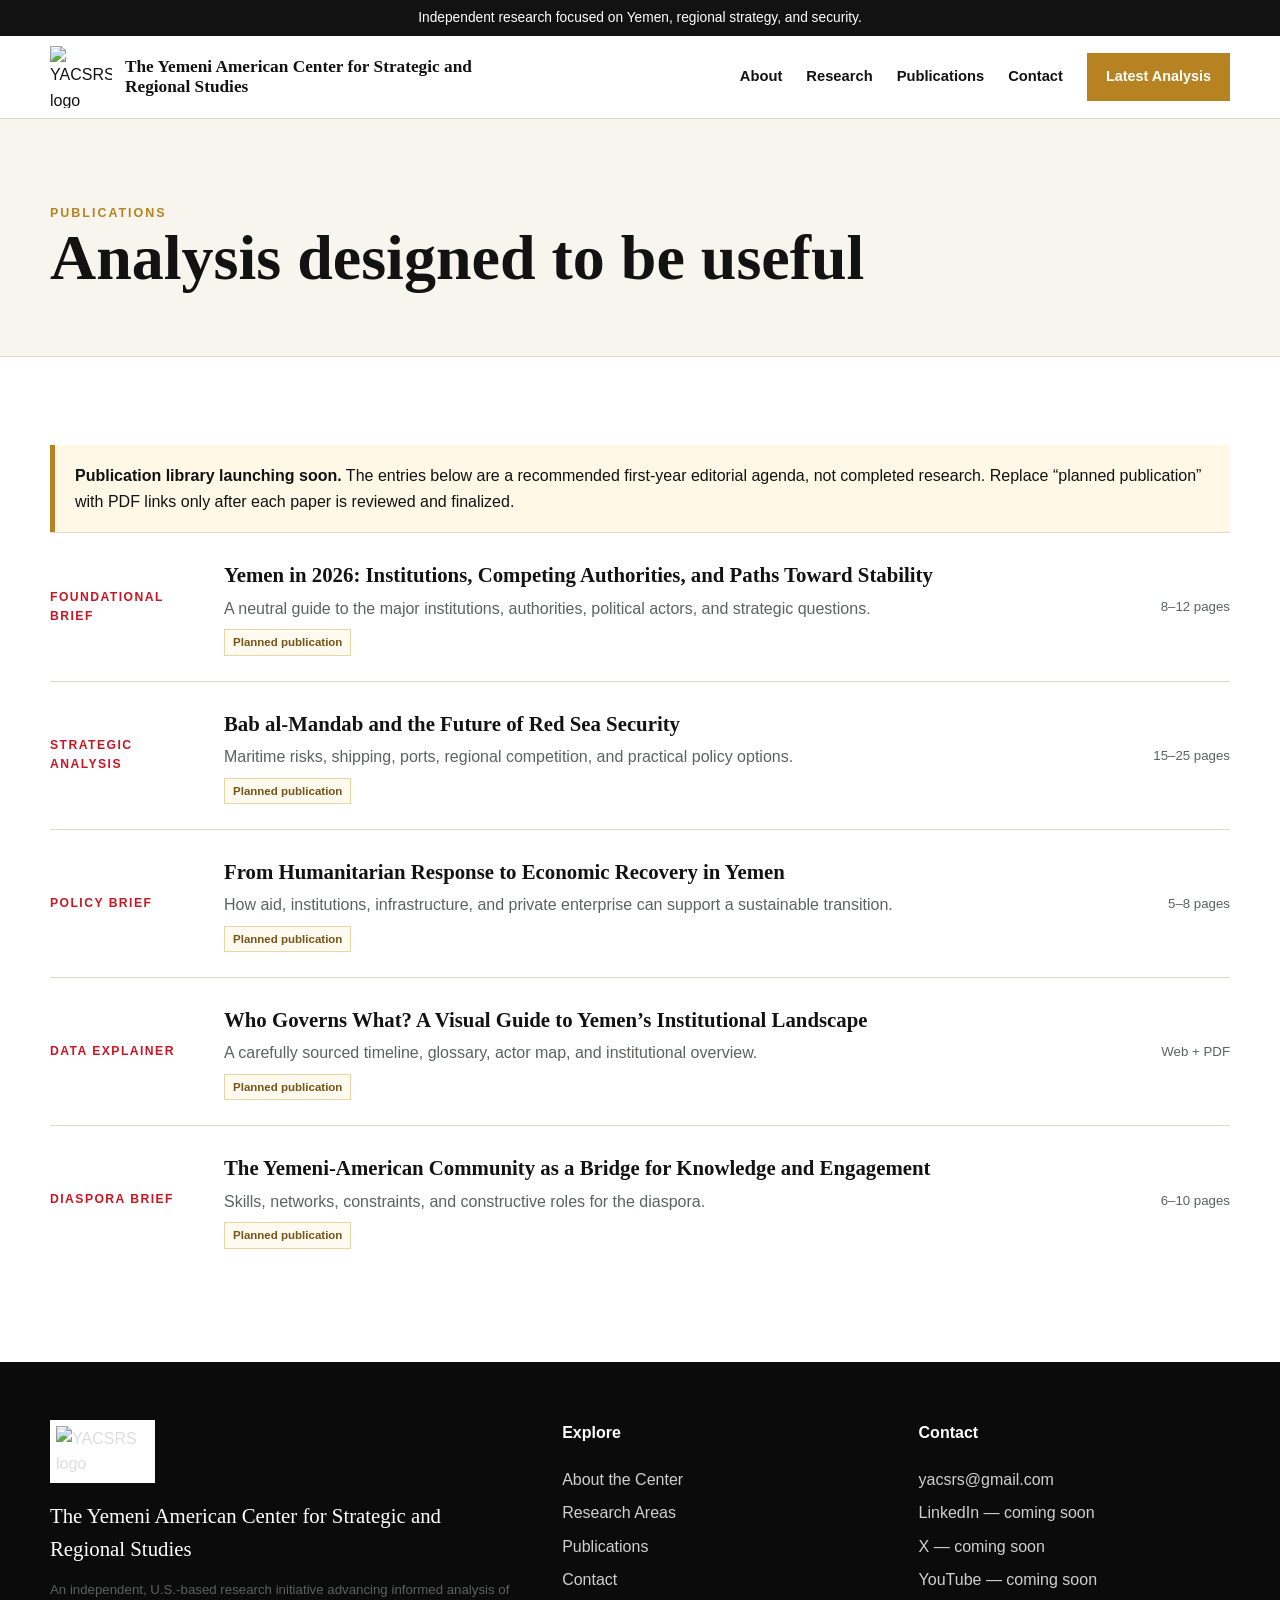
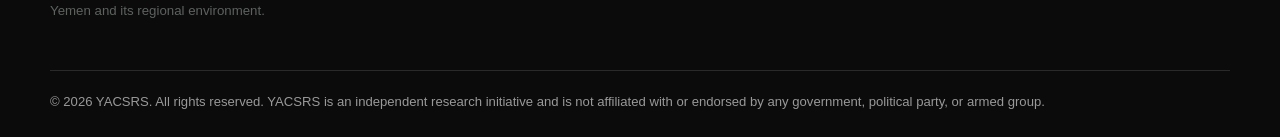
==== publications.html @ 1e94f00b "Upload initial YACSRS website" ====
<!doctype html><html lang="en"><head><meta charset="utf-8"><meta name="viewport" content="width=device-width,initial-scale=1"><title>Publications | YACSRS</title><link rel="stylesheet" href="styles.css"></head><body>

<div class="topbar">Independent research focused on Yemen, regional strategy, and security.</div>
<header>
  <div class="container nav">
    <a class="brand" href="index.html">
      <img src="assets/yacsrs-logo.png" alt="YACSRS logo">
      <div class="brand-title">The Yemeni American Center for Strategic and Regional Studies</div>
    </a>
    <button class="menu-btn" aria-label="Open navigation">☰</button>
    <nav>
      <a href="about.html">About</a>
      <a href="research.html">Research</a>
      <a href="publications.html">Publications</a>
      <a href="contact.html">Contact</a>
      <a class="btn gold" href="publications.html">Latest Analysis</a>
    </nav>
  </div>
</header>

<main>
<section class="page-hero"><div class="container"><div class="eyebrow">Publications</div><h1>Analysis designed to be useful</h1></div></section>
<section class="section"><div class="container">
<div class="notice"><strong>Publication library launching soon.</strong> The entries below are a recommended first-year editorial agenda, not completed research. Replace “planned publication” with PDF links only after each paper is reviewed and finalized.</div>
<article class="publication"><div class="pub-type">Foundational Brief</div><div><h3>Yemen in 2026: Institutions, Competing Authorities, and Paths Toward Stability</h3><p>A neutral guide to the major institutions, authorities, political actors, and strategic questions.</p><span class="tag">Planned publication</span></div><span class="small">8–12 pages</span></article>
<article class="publication"><div class="pub-type">Strategic Analysis</div><div><h3>Bab al-Mandab and the Future of Red Sea Security</h3><p>Maritime risks, shipping, ports, regional competition, and practical policy options.</p><span class="tag">Planned publication</span></div><span class="small">15–25 pages</span></article>
<article class="publication"><div class="pub-type">Policy Brief</div><div><h3>From Humanitarian Response to Economic Recovery in Yemen</h3><p>How aid, institutions, infrastructure, and private enterprise can support a sustainable transition.</p><span class="tag">Planned publication</span></div><span class="small">5–8 pages</span></article>
<article class="publication"><div class="pub-type">Data Explainer</div><div><h3>Who Governs What? A Visual Guide to Yemen’s Institutional Landscape</h3><p>A carefully sourced timeline, glossary, actor map, and institutional overview.</p><span class="tag">Planned publication</span></div><span class="small">Web + PDF</span></article>
<article class="publication"><div class="pub-type">Diaspora Brief</div><div><h3>The Yemeni-American Community as a Bridge for Knowledge and Engagement</h3><p>Skills, networks, constraints, and constructive roles for the diaspora.</p><span class="tag">Planned publication</span></div><span class="small">6–10 pages</span></article>
</div></section>
</main>
<footer>
  <div class="container">
    <div class="footer-grid">
      <div>
        <img class="footer-logo" src="assets/yacsrs-logo.png" alt="YACSRS logo">
        <div class="footer-brand">The Yemeni American Center for Strategic and Regional Studies</div>
        <p class="small">An independent, U.S.-based research initiative advancing informed analysis of Yemen and its regional environment.</p>
      </div>
      <div>
        <h4>Explore</h4>
        <a href="about.html">About the Center</a>
        <a href="research.html">Research Areas</a>
        <a href="publications.html">Publications</a>
        <a href="contact.html">Contact</a>
      </div>
      <div>
        <h4>Contact</h4>
        <a data-email href="#"></a>
        <a href="#">LinkedIn — coming soon</a>
        <a href="#">X — coming soon</a>
        <a href="#">YouTube — coming soon</a>
      </div>
    </div>
    <div class="legal">
      © 2026 YACSRS. All rights reserved. YACSRS is an independent research initiative and is not affiliated with or endorsed by any government, political party, or armed group.
    </div>
  </div>
</footer>
<script src="site-config.js"></script>
<script src="script.js"></script>
</body></html>
---- styles.css ----
:root{
  --ink:#121212;
  --muted:#5d625f;
  --gold:#b78322;
  --gold-light:#e9d5a6;
  --red:#c81724;
  --paper:#ffffff;
  --cream:#f8f5ee;
  --line:#ded8ca;
  --max:1180px;
}
*{box-sizing:border-box}
html{scroll-behavior:smooth}
body{
  margin:0;
  color:var(--ink);
  background:var(--paper);
  font-family:Inter,Arial,Helvetica,sans-serif;
  line-height:1.6;
}
img{max-width:100%;display:block}
a{color:inherit;text-decoration:none}
.container{width:min(var(--max),calc(100% - 40px));margin:auto}
.eyebrow{
  color:var(--gold);
  font-size:.78rem;
  font-weight:800;
  letter-spacing:.16em;
  text-transform:uppercase;
}
.topbar{
  background:var(--ink);
  color:#fff;
  font-size:.86rem;
  text-align:center;
  padding:7px 16px;
}
header{
  position:sticky;top:0;z-index:20;
  background:rgba(255,255,255,.96);
  border-bottom:1px solid var(--line);
  backdrop-filter:blur(10px);
}
.nav{
  min-height:82px;
  display:flex;align-items:center;justify-content:space-between;gap:28px;
}
.brand{display:flex;align-items:center;gap:13px}
.brand img{width:62px;height:62px;object-fit:contain}
.brand-title{
  max-width:360px;
  font-family:Georgia,"Times New Roman",serif;
  font-size:1.08rem;
  line-height:1.18;
  font-weight:700;
}
nav{display:flex;align-items:center;gap:24px;font-weight:700;font-size:.92rem}
nav a:hover{color:var(--red)}
.menu-btn{display:none;border:0;background:none;font-size:1.65rem;cursor:pointer}
.btn{
  display:inline-flex;align-items:center;justify-content:center;
  border:1px solid var(--ink);
  padding:11px 18px;
  font-weight:800;font-size:.9rem;
  transition:.2s ease;
}
.btn:hover{background:var(--ink);color:#fff}
.btn.gold{background:var(--gold);border-color:var(--gold);color:#fff}
.btn.gold:hover{background:#8f681c}
.btn.ghost{border-color:#fff;color:#fff}
.hero{
  background:
    linear-gradient(90deg,rgba(16,16,16,.96) 0%,rgba(16,16,16,.9) 48%,rgba(16,16,16,.35) 100%),
    radial-gradient(circle at 80% 30%,rgba(183,131,34,.45),transparent 30%),
    #151515;
  color:white;
  min-height:660px;
  display:flex;align-items:center;
  position:relative;overflow:hidden;
}
.hero:after{
  content:"";
  position:absolute;right:-80px;bottom:-160px;width:650px;height:650px;
  background:url("assets/yacsrs-logo.png") center/contain no-repeat;
  opacity:.13;
}
.hero-grid{display:grid;grid-template-columns:1.15fr .85fr;align-items:center;gap:60px;position:relative;z-index:1}
.hero h1{
  font-family:Georgia,"Times New Roman",serif;
  font-size:clamp(2.7rem,5vw,5.3rem);
  line-height:1.02;margin:.2em 0 .28em;
  max-width:850px;
}
.hero p{font-size:1.12rem;color:#e6e2d9;max-width:700px}
.hero-actions{display:flex;gap:12px;flex-wrap:wrap;margin-top:28px}
.hero-seal{
  background:rgba(255,255,255,.97);
  padding:24px;border:1px solid rgba(255,255,255,.3);
  box-shadow:0 18px 60px rgba(0,0,0,.35);
}
.hero-seal img{width:100%;max-width:430px;margin:auto}
.section{padding:88px 0}
.section.cream{background:var(--cream)}
.section.dark{background:var(--ink);color:#fff}
.section-head{display:flex;justify-content:space-between;align-items:end;gap:30px;margin-bottom:38px}
.section h2{
  font-family:Georgia,"Times New Roman",serif;
  font-size:clamp(2rem,3.3vw,3.6rem);
  line-height:1.08;margin:.15em 0;
}
.section-lead{max-width:700px;color:var(--muted);font-size:1.05rem}
.dark .section-lead{color:#c8c8c8}
.cards{display:grid;grid-template-columns:repeat(3,1fr);gap:22px}
.card{
  border:1px solid var(--line);
  background:#fff;padding:28px;
  min-height:260px;position:relative;
}
.card:before{content:"";position:absolute;left:0;top:0;width:5px;height:54px;background:var(--gold)}
.card h3{font-family:Georgia,"Times New Roman",serif;font-size:1.35rem;margin:18px 0 8px}
.card p{color:var(--muted)}
.card .number{font-size:.78rem;letter-spacing:.12em;color:var(--red);font-weight:900}
.publication{
  border-top:1px solid var(--line);
  display:grid;grid-template-columns:150px 1fr auto;gap:24px;align-items:center;
  padding:25px 0;
}
.pub-type{font-size:.76rem;font-weight:900;letter-spacing:.12em;color:var(--red);text-transform:uppercase}
.publication h3{font-family:Georgia,"Times New Roman",serif;margin:0 0 4px;font-size:1.3rem}
.publication p{margin:0;color:var(--muted)}
.tag{
  display:inline-block;border:1px solid var(--gold-light);
  color:#755619;background:#fffaf0;
  padding:3px 8px;font-size:.72rem;font-weight:800;margin-top:8px;
}
.stats{
  display:grid;grid-template-columns:repeat(4,1fr);
  border:1px solid #333;
}
.stat{padding:30px;border-right:1px solid #333}
.stat:last-child{border-right:0}
.stat strong{font-family:Georgia,"Times New Roman",serif;font-size:2.2rem;color:var(--gold);display:block}
.stat span{color:#cfcfcf;font-size:.9rem}
.split{display:grid;grid-template-columns:1fr 1fr;gap:60px;align-items:center}
.quote{
  border-left:5px solid var(--red);padding:8px 0 8px 25px;
  font-family:Georgia,"Times New Roman",serif;font-size:1.55rem;line-height:1.35;
}
.values{display:grid;grid-template-columns:1fr 1fr;gap:14px}
.value{border:1px solid var(--line);padding:18px;background:#fff}
.value strong{display:block;margin-bottom:4px}
.newsletter{
  background:var(--gold);color:#fff;padding:42px;
  display:grid;grid-template-columns:1fr auto;gap:30px;align-items:center;
}
.newsletter h3{font-family:Georgia,"Times New Roman",serif;font-size:2rem;margin:0 0 8px}
.newsletter p{margin:0}
footer{background:#0b0b0b;color:#ddd;padding:58px 0 25px}
.footer-grid{display:grid;grid-template-columns:1.5fr 1fr 1fr;gap:45px}
footer h4{color:#fff;margin-top:0}
footer a{display:block;margin:8px 0;color:#cfcfcf}
footer a:hover{color:var(--gold)}
.footer-brand{font-family:Georgia,"Times New Roman",serif;font-size:1.3rem;color:#fff}
.footer-logo{width:105px;background:#fff;padding:6px;margin-bottom:16px}
.legal{border-top:1px solid #2a2a2a;margin-top:35px;padding-top:20px;color:#999;font-size:.82rem}
.page-hero{background:var(--cream);padding:85px 0 65px;border-bottom:1px solid var(--line)}
.page-hero h1{font-family:Georgia,"Times New Roman",serif;font-size:clamp(2.5rem,5vw,4.8rem);line-height:1.05;margin:0}
.content{max-width:820px}
.content h2,.content h3{font-family:Georgia,"Times New Roman",serif}
.content h2{font-size:2rem;margin-top:2.2em}
.notice{background:#fff8e7;border-left:5px solid var(--gold);padding:18px 20px}
form{display:grid;gap:14px}
input,textarea,select{
  width:100%;padding:13px;border:1px solid #bbb;background:#fff;font:inherit;
}
textarea{min-height:150px}
.small{font-size:.83rem;color:var(--muted)}
@media(max-width:900px){
  nav{display:none;position:absolute;top:82px;left:0;right:0;background:#fff;padding:20px;flex-direction:column;border-bottom:1px solid var(--line)}
  nav.open{display:flex}
  .menu-btn{display:block}
  .hero-grid,.split,.newsletter{grid-template-columns:1fr}
  .hero{padding:70px 0}
  .hero-seal{max-width:480px}
  .cards{grid-template-columns:1fr 1fr}
  .stats{grid-template-columns:1fr 1fr}
  .stat:nth-child(2){border-right:0}
  .publication{grid-template-columns:1fr}
  .footer-grid{grid-template-columns:1fr 1fr}
}
@media(max-width:620px){
  .container{width:min(100% - 26px,var(--max))}
  .brand-title{font-size:.88rem}
  .brand img{width:52px;height:52px}
  .cards,.values,.footer-grid{grid-template-columns:1fr}
  .stats{grid-template-columns:1fr}
  .stat{border-right:0;border-bottom:1px solid #333}
  .section{padding:65px 0}
  .section-head{display:block}
  .hero h1{font-size:2.65rem}
}
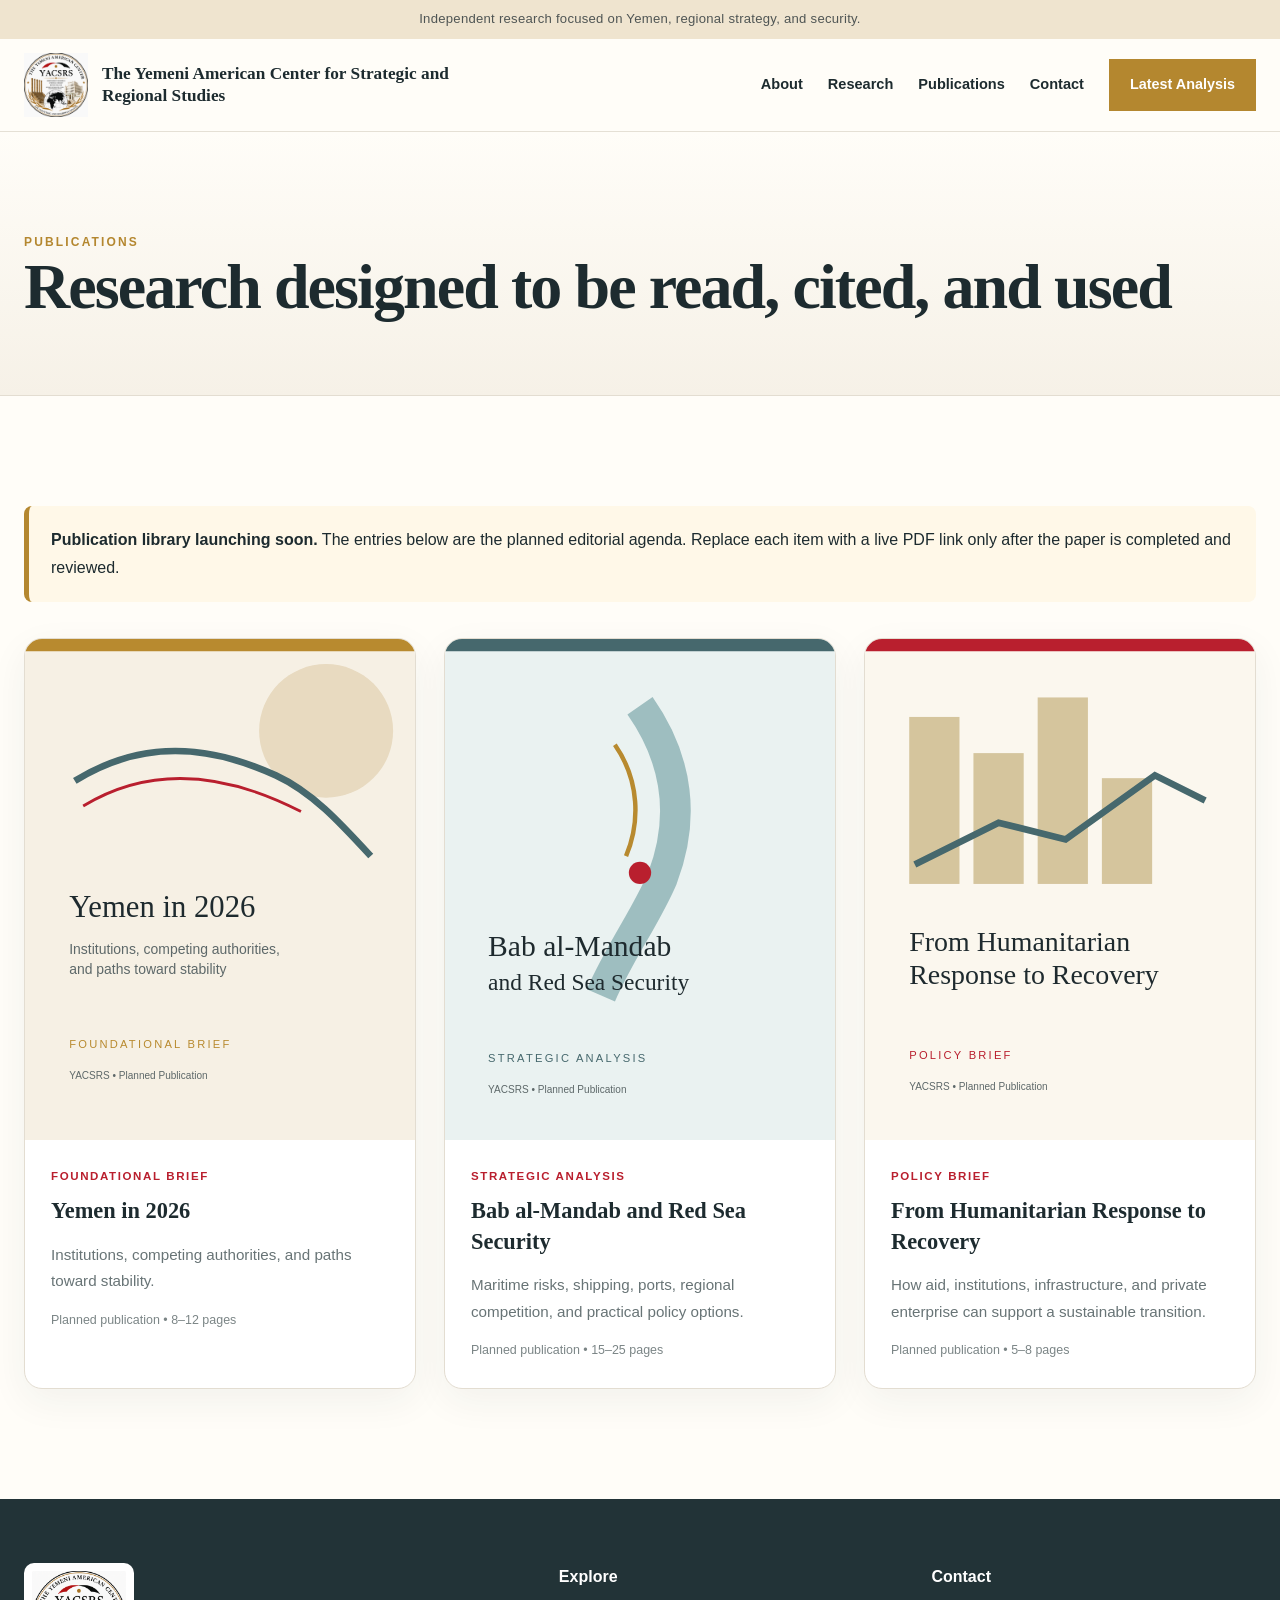
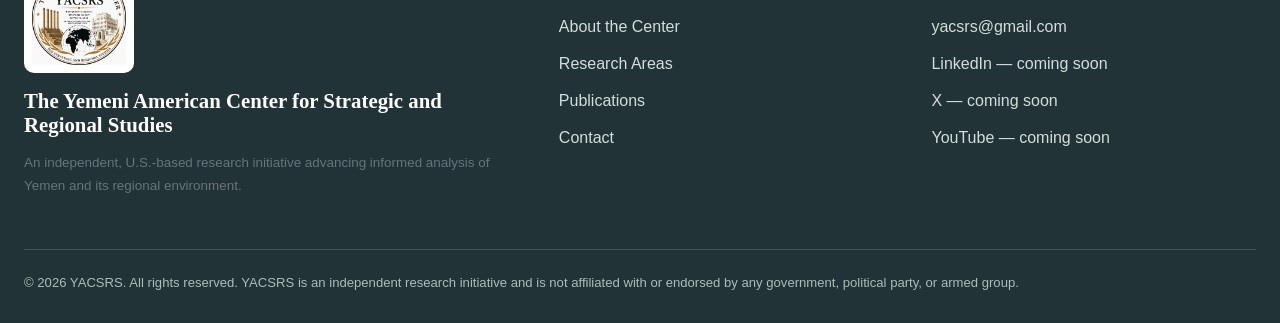
==== commit a1d1776b: "Upgrade website to Version 3" ====
--- a/publications.html
+++ b/publications.html
@@ -18,17 +18,20 @@
   </div>
 </header>
 
+
 <main>
-<section class="page-hero"><div class="container"><div class="eyebrow">Publications</div><h1>Analysis designed to be useful</h1></div></section>
+<section class="page-hero"><div class="container"><div class="eyebrow">Publications</div><h1>Research designed to be read, cited, and used</h1></div></section>
 <section class="section"><div class="container">
-<div class="notice"><strong>Publication library launching soon.</strong> The entries below are a recommended first-year editorial agenda, not completed research. Replace “planned publication” with PDF links only after each paper is reviewed and finalized.</div>
-<article class="publication"><div class="pub-type">Foundational Brief</div><div><h3>Yemen in 2026: Institutions, Competing Authorities, and Paths Toward Stability</h3><p>A neutral guide to the major institutions, authorities, political actors, and strategic questions.</p><span class="tag">Planned publication</span></div><span class="small">8–12 pages</span></article>
-<article class="publication"><div class="pub-type">Strategic Analysis</div><div><h3>Bab al-Mandab and the Future of Red Sea Security</h3><p>Maritime risks, shipping, ports, regional competition, and practical policy options.</p><span class="tag">Planned publication</span></div><span class="small">15–25 pages</span></article>
-<article class="publication"><div class="pub-type">Policy Brief</div><div><h3>From Humanitarian Response to Economic Recovery in Yemen</h3><p>How aid, institutions, infrastructure, and private enterprise can support a sustainable transition.</p><span class="tag">Planned publication</span></div><span class="small">5–8 pages</span></article>
-<article class="publication"><div class="pub-type">Data Explainer</div><div><h3>Who Governs What? A Visual Guide to Yemen’s Institutional Landscape</h3><p>A carefully sourced timeline, glossary, actor map, and institutional overview.</p><span class="tag">Planned publication</span></div><span class="small">Web + PDF</span></article>
-<article class="publication"><div class="pub-type">Diaspora Brief</div><div><h3>The Yemeni-American Community as a Bridge for Knowledge and Engagement</h3><p>Skills, networks, constraints, and constructive roles for the diaspora.</p><span class="tag">Planned publication</span></div><span class="small">6–10 pages</span></article>
+<div class="notice"><strong>Publication library launching soon.</strong> The entries below are the planned editorial agenda. Replace each item with a live PDF link only after the paper is completed and reviewed.</div>
+<div style="height:36px"></div>
+<div class="pub-grid">
+<article class="pub-card"><img src="assets/publication-cover-1.svg" alt="Yemen in 2026 cover"><div class="pub-body"><div class="pub-type">Foundational Brief</div><h3>Yemen in 2026</h3><p>Institutions, competing authorities, and paths toward stability.</p><div class="meta">Planned publication • 8–12 pages</div></div></article>
+<article class="pub-card"><img src="assets/publication-cover-2.svg" alt="Bab al-Mandab cover"><div class="pub-body"><div class="pub-type">Strategic Analysis</div><h3>Bab al-Mandab and Red Sea Security</h3><p>Maritime risks, shipping, ports, regional competition, and practical policy options.</p><div class="meta">Planned publication • 15–25 pages</div></div></article>
+<article class="pub-card"><img src="assets/publication-cover-3.svg" alt="Humanitarian response cover"><div class="pub-body"><div class="pub-type">Policy Brief</div><h3>From Humanitarian Response to Recovery</h3><p>How aid, institutions, infrastructure, and private enterprise can support a sustainable transition.</p><div class="meta">Planned publication • 5–8 pages</div></div></article>
+</div>
 </div></section>
 </main>
+
 <footer>
   <div class="container">
     <div class="footer-grid">
--- a/styles.css
+++ b/styles.css
@@ -1,201 +1,106 @@
 :root{
-  --ink:#121212;
-  --muted:#5d625f;
-  --gold:#b78322;
-  --gold-light:#e9d5a6;
-  --red:#c81724;
-  --paper:#ffffff;
-  --cream:#f8f5ee;
-  --line:#ded8ca;
-  --max:1180px;
+  --ink:#1d2b2f; --ink-2:#31474c; --muted:#687476;
+  --gold:#b4872f; --gold-soft:#eadcc0; --red:#b91f2e;
+  --paper:#fffdf8; --cream:#f6f1e7; --sage:#eef4f1; --line:#e3ddd1;
+  --max:1240px; --radius:20px; --shadow:0 18px 55px rgba(29,43,47,.10);
 }
 *{box-sizing:border-box}
 html{scroll-behavior:smooth}
-body{
-  margin:0;
-  color:var(--ink);
-  background:var(--paper);
-  font-family:Inter,Arial,Helvetica,sans-serif;
-  line-height:1.6;
+body{margin:0;background:var(--paper);color:var(--ink);font-family:Inter,Arial,sans-serif;line-height:1.75}
+img{max-width:100%;display:block}
+a{text-decoration:none;color:inherit}
+.container{width:min(var(--max),calc(100% - 48px));margin:auto}
+.topbar{background:#efe4cf;color:#4f5554;padding:8px 16px;text-align:center;font-size:.82rem;letter-spacing:.02em}
+header{position:sticky;top:0;z-index:30;background:rgba(255,253,248,.94);border-bottom:1px solid rgba(227,221,209,.9);backdrop-filter:blur(14px)}
+.nav{min-height:92px;display:flex;align-items:center;justify-content:space-between;gap:30px}
+.brand{display:flex;align-items:center;gap:14px}
+.brand img{width:64px;height:64px;object-fit:contain}
+.brand-title{max-width:390px;font:700 1.08rem/1.25 Georgia,serif}
+nav{display:flex;align-items:center;gap:25px;font-weight:700;font-size:.91rem}
+nav a:hover{color:var(--red)}
+.menu-btn{display:none;border:0;background:none;font-size:1.7rem}
+.btn{display:inline-flex;align-items:center;justify-content:center;padding:12px 20px;border:1px solid var(--ink);font-weight:800;font-size:.9rem;transition:.2s ease;background:transparent}
+.btn:hover{background:var(--ink);color:#fff;transform:translateY(-1px)}
+.btn.gold{background:var(--gold);border-color:var(--gold);color:#fff}
+.btn.gold:hover{background:#946d22}
+.eyebrow{color:var(--gold);font-size:.75rem;font-weight:900;letter-spacing:.18em;text-transform:uppercase}
+.hero{padding:110px 0 92px;background:linear-gradient(180deg,#fffdf8 0%,#f7f1e5 100%);overflow:hidden}
+.hero-grid{display:grid;grid-template-columns:1.03fr .97fr;gap:76px;align-items:center}
+.hero h1{font:700 clamp(3.3rem,5.6vw,6rem)/1.01 Georgia,serif;letter-spacing:-.035em;margin:.18em 0 .28em}
+.hero p{font-size:1.14rem;line-height:1.9;color:#5e696b;max-width:700px}
+.hero-actions{display:flex;gap:14px;flex-wrap:wrap;margin-top:30px}
+.hero-art{position:relative}
+.hero-art:before{content:"";position:absolute;inset:34px -26px -28px 34px;background:#e8d9b7;border-radius:28px}
+.hero-art img{position:relative;z-index:1;border-radius:24px;border:10px solid #fff;box-shadow:var(--shadow)}
+.hero-note{display:flex;gap:18px;align-items:center;margin-top:22px;color:#687476;font-size:.9rem}
+.hero-note span{display:inline-flex;align-items:center;gap:8px}
+.hero-note span:before{content:"";width:8px;height:8px;border-radius:50%;background:var(--red)}
+.section{padding:110px 0}
+.section.soft{background:var(--cream)}
+.section.sage{background:var(--sage)}
+.section-head{display:flex;justify-content:space-between;align-items:end;gap:40px;margin-bottom:50px}
+.section h2{font:700 clamp(2.2rem,3.6vw,4rem)/1.12 Georgia,serif;letter-spacing:-.025em;margin:.18em 0}
+.section-lead{max-width:720px;color:var(--muted);font-size:1.06rem;line-height:1.9}
+.visual-split{display:grid;grid-template-columns:1fr 1fr;gap:72px;align-items:center}
+.visual-card{background:#fff;border-radius:var(--radius);padding:14px;box-shadow:var(--shadow);border:1px solid #eee8dc}
+.visual-card img{border-radius:14px}
+.quote{font:400 1.65rem/1.5 Georgia,serif;border-left:5px solid var(--red);padding-left:24px;margin-top:28px}
+.cards{display:grid;grid-template-columns:repeat(3,1fr);gap:25px}
+.card{background:#fff;border:1px solid var(--line);border-radius:18px;padding:34px;min-height:290px;position:relative;overflow:hidden;box-shadow:0 12px 35px rgba(29,43,47,.05);transition:.2s}
+.card:hover{transform:translateY(-5px);box-shadow:var(--shadow)}
+.card:before{content:"";position:absolute;left:0;top:0;width:100%;height:5px;background:linear-gradient(90deg,var(--gold),var(--red))}
+.card .number{font-size:.76rem;font-weight:900;letter-spacing:.15em;color:var(--red)}
+.card h3{font:700 1.42rem/1.35 Georgia,serif;margin:20px 0 12px}
+.card p{color:var(--muted);line-height:1.85}
+.pub-grid{display:grid;grid-template-columns:repeat(3,1fr);gap:28px}
+.pub-card{background:#fff;border:1px solid var(--line);border-radius:18px;overflow:hidden;box-shadow:0 12px 38px rgba(29,43,47,.06);transition:.2s}
+.pub-card:hover{transform:translateY(-5px);box-shadow:var(--shadow)}
+.pub-card img{width:100%;aspect-ratio:7/9;object-fit:cover}
+.pub-body{padding:26px}
+.pub-type{font-size:.72rem;letter-spacing:.14em;color:var(--red);font-weight:900;text-transform:uppercase}
+.pub-card h3{font:700 1.4rem/1.35 Georgia,serif;margin:10px 0}
+.pub-card p{color:var(--muted);font-size:.95rem;line-height:1.75}
+.meta{font-size:.78rem;color:#7b8586;margin-top:14px}
+.metrics{display:grid;grid-template-columns:repeat(4,1fr);gap:18px}
+.metric{background:#fff;border:1px solid var(--line);border-radius:16px;padding:28px}
+.metric strong{display:block;font:700 2.4rem Georgia,serif;color:var(--gold)}
+.metric span{color:var(--muted)}
+.values{display:grid;grid-template-columns:1fr 1fr;gap:18px}
+.value{background:#fff;border:1px solid var(--line);border-radius:14px;padding:22px}
+.value strong{display:block;margin-bottom:6px}
+.newsletter{background:linear-gradient(135deg,#e8dcc3,#edf3ef);border-radius:24px;padding:52px;display:grid;grid-template-columns:1fr auto;gap:30px;align-items:center}
+.newsletter h3{font:700 2.2rem Georgia,serif;margin:0 0 8px}
+.newsletter p{margin:0;color:var(--muted)}
+footer{background:#223337;color:#dce3e1;padding:64px 0 28px}
+.footer-grid{display:grid;grid-template-columns:1.5fr 1fr 1fr;gap:48px}
+.footer-logo{width:110px;background:#fff;padding:8px;border-radius:10px;margin-bottom:16px}
+.footer-brand{font:700 1.3rem Georgia,serif;color:#fff}
+footer h4{color:#fff;margin-top:0}
+footer a{display:block;margin:9px 0;color:#d4ddda}
+footer a:hover{color:#f0ca6f}
+.legal{border-top:1px solid #43565a;margin-top:38px;padding-top:22px;color:#aebbb8;font-size:.82rem}
+.page-hero{padding:100px 0 74px;background:linear-gradient(180deg,#fffdf8,#f6f1e7);border-bottom:1px solid var(--line)}
+.page-hero h1{font:700 clamp(2.8rem,5vw,5rem)/1.06 Georgia,serif;letter-spacing:-.03em;margin:0}
+.content{max-width:850px}
+.content h2,.content h3{font-family:Georgia,serif}
+.notice{background:#fff8e8;border-left:5px solid var(--gold);padding:20px 22px;border-radius:8px}
+form{display:grid;gap:16px}
+input,textarea,select{width:100%;padding:14px;border:1px solid #bec6c3;border-radius:10px;background:#fff;font:inherit}
+textarea{min-height:160px}
+.small{font-size:.84rem;color:var(--muted)}
+@media(max-width:950px){
+ nav{display:none;position:absolute;top:92px;left:0;right:0;background:#fffdf8;padding:24px;flex-direction:column;border-bottom:1px solid var(--line)}
+ nav.open{display:flex}.menu-btn{display:block}
+ .hero-grid,.visual-split,.newsletter{grid-template-columns:1fr}
+ .cards,.pub-grid{grid-template-columns:1fr 1fr}
+ .metrics{grid-template-columns:1fr 1fr}
+ .footer-grid{grid-template-columns:1fr 1fr}
 }
-img{max-width:100%;display:block}
-a{color:inherit;text-decoration:none}
-.container{width:min(var(--max),calc(100% - 40px));margin:auto}
-.eyebrow{
-  color:var(--gold);
-  font-size:.78rem;
-  font-weight:800;
-  letter-spacing:.16em;
-  text-transform:uppercase;
+@media(max-width:640px){
+ .container{width:min(100% - 28px,var(--max))}
+ .brand-title{font-size:.88rem}.brand img{width:54px;height:54px}
+ .hero{padding:72px 0}.hero h1{font-size:2.8rem}
+ .section{padding:78px 0}.section-head{display:block}
+ .cards,.pub-grid,.values,.metrics,.footer-grid{grid-template-columns:1fr}
+ .newsletter{padding:34px}
 }
-.topbar{
-  background:var(--ink);
-  color:#fff;
-  font-size:.86rem;
-  text-align:center;
-  padding:7px 16px;
-}
-header{
-  position:sticky;top:0;z-index:20;
-  background:rgba(255,255,255,.96);
-  border-bottom:1px solid var(--line);
-  backdrop-filter:blur(10px);
-}
-.nav{
-  min-height:82px;
-  display:flex;align-items:center;justify-content:space-between;gap:28px;
-}
-.brand{display:flex;align-items:center;gap:13px}
-.brand img{width:62px;height:62px;object-fit:contain}
-.brand-title{
-  max-width:360px;
-  font-family:Georgia,"Times New Roman",serif;
-  font-size:1.08rem;
-  line-height:1.18;
-  font-weight:700;
-}
-nav{display:flex;align-items:center;gap:24px;font-weight:700;font-size:.92rem}
-nav a:hover{color:var(--red)}
-.menu-btn{display:none;border:0;background:none;font-size:1.65rem;cursor:pointer}
-.btn{
-  display:inline-flex;align-items:center;justify-content:center;
-  border:1px solid var(--ink);
-  padding:11px 18px;
-  font-weight:800;font-size:.9rem;
-  transition:.2s ease;
-}
-.btn:hover{background:var(--ink);color:#fff}
-.btn.gold{background:var(--gold);border-color:var(--gold);color:#fff}
-.btn.gold:hover{background:#8f681c}
-.btn.ghost{border-color:#fff;color:#fff}
-.hero{
-  background:
-    linear-gradient(90deg,rgba(16,16,16,.96) 0%,rgba(16,16,16,.9) 48%,rgba(16,16,16,.35) 100%),
-    radial-gradient(circle at 80% 30%,rgba(183,131,34,.45),transparent 30%),
-    #151515;
-  color:white;
-  min-height:660px;
-  display:flex;align-items:center;
-  position:relative;overflow:hidden;
-}
-.hero:after{
-  content:"";
-  position:absolute;right:-80px;bottom:-160px;width:650px;height:650px;
-  background:url("assets/yacsrs-logo.png") center/contain no-repeat;
-  opacity:.13;
-}
-.hero-grid{display:grid;grid-template-columns:1.15fr .85fr;align-items:center;gap:60px;position:relative;z-index:1}
-.hero h1{
-  font-family:Georgia,"Times New Roman",serif;
-  font-size:clamp(2.7rem,5vw,5.3rem);
-  line-height:1.02;margin:.2em 0 .28em;
-  max-width:850px;
-}
-.hero p{font-size:1.12rem;color:#e6e2d9;max-width:700px}
-.hero-actions{display:flex;gap:12px;flex-wrap:wrap;margin-top:28px}
-.hero-seal{
-  background:rgba(255,255,255,.97);
-  padding:24px;border:1px solid rgba(255,255,255,.3);
-  box-shadow:0 18px 60px rgba(0,0,0,.35);
-}
-.hero-seal img{width:100%;max-width:430px;margin:auto}
-.section{padding:88px 0}
-.section.cream{background:var(--cream)}
-.section.dark{background:var(--ink);color:#fff}
-.section-head{display:flex;justify-content:space-between;align-items:end;gap:30px;margin-bottom:38px}
-.section h2{
-  font-family:Georgia,"Times New Roman",serif;
-  font-size:clamp(2rem,3.3vw,3.6rem);
-  line-height:1.08;margin:.15em 0;
-}
-.section-lead{max-width:700px;color:var(--muted);font-size:1.05rem}
-.dark .section-lead{color:#c8c8c8}
-.cards{display:grid;grid-template-columns:repeat(3,1fr);gap:22px}
-.card{
-  border:1px solid var(--line);
-  background:#fff;padding:28px;
-  min-height:260px;position:relative;
-}
-.card:before{content:"";position:absolute;left:0;top:0;width:5px;height:54px;background:var(--gold)}
-.card h3{font-family:Georgia,"Times New Roman",serif;font-size:1.35rem;margin:18px 0 8px}
-.card p{color:var(--muted)}
-.card .number{font-size:.78rem;letter-spacing:.12em;color:var(--red);font-weight:900}
-.publication{
-  border-top:1px solid var(--line);
-  display:grid;grid-template-columns:150px 1fr auto;gap:24px;align-items:center;
-  padding:25px 0;
-}
-.pub-type{font-size:.76rem;font-weight:900;letter-spacing:.12em;color:var(--red);text-transform:uppercase}
-.publication h3{font-family:Georgia,"Times New Roman",serif;margin:0 0 4px;font-size:1.3rem}
-.publication p{margin:0;color:var(--muted)}
-.tag{
-  display:inline-block;border:1px solid var(--gold-light);
-  color:#755619;background:#fffaf0;
-  padding:3px 8px;font-size:.72rem;font-weight:800;margin-top:8px;
-}
-.stats{
-  display:grid;grid-template-columns:repeat(4,1fr);
-  border:1px solid #333;
-}
-.stat{padding:30px;border-right:1px solid #333}
-.stat:last-child{border-right:0}
-.stat strong{font-family:Georgia,"Times New Roman",serif;font-size:2.2rem;color:var(--gold);display:block}
-.stat span{color:#cfcfcf;font-size:.9rem}
-.split{display:grid;grid-template-columns:1fr 1fr;gap:60px;align-items:center}
-.quote{
-  border-left:5px solid var(--red);padding:8px 0 8px 25px;
-  font-family:Georgia,"Times New Roman",serif;font-size:1.55rem;line-height:1.35;
-}
-.values{display:grid;grid-template-columns:1fr 1fr;gap:14px}
-.value{border:1px solid var(--line);padding:18px;background:#fff}
-.value strong{display:block;margin-bottom:4px}
-.newsletter{
-  background:var(--gold);color:#fff;padding:42px;
-  display:grid;grid-template-columns:1fr auto;gap:30px;align-items:center;
-}
-.newsletter h3{font-family:Georgia,"Times New Roman",serif;font-size:2rem;margin:0 0 8px}
-.newsletter p{margin:0}
-footer{background:#0b0b0b;color:#ddd;padding:58px 0 25px}
-.footer-grid{display:grid;grid-template-columns:1.5fr 1fr 1fr;gap:45px}
-footer h4{color:#fff;margin-top:0}
-footer a{display:block;margin:8px 0;color:#cfcfcf}
-footer a:hover{color:var(--gold)}
-.footer-brand{font-family:Georgia,"Times New Roman",serif;font-size:1.3rem;color:#fff}
-.footer-logo{width:105px;background:#fff;padding:6px;margin-bottom:16px}
-.legal{border-top:1px solid #2a2a2a;margin-top:35px;padding-top:20px;color:#999;font-size:.82rem}
-.page-hero{background:var(--cream);padding:85px 0 65px;border-bottom:1px solid var(--line)}
-.page-hero h1{font-family:Georgia,"Times New Roman",serif;font-size:clamp(2.5rem,5vw,4.8rem);line-height:1.05;margin:0}
-.content{max-width:820px}
-.content h2,.content h3{font-family:Georgia,"Times New Roman",serif}
-.content h2{font-size:2rem;margin-top:2.2em}
-.notice{background:#fff8e7;border-left:5px solid var(--gold);padding:18px 20px}
-form{display:grid;gap:14px}
-input,textarea,select{
-  width:100%;padding:13px;border:1px solid #bbb;background:#fff;font:inherit;
-}
-textarea{min-height:150px}
-.small{font-size:.83rem;color:var(--muted)}
-@media(max-width:900px){
-  nav{display:none;position:absolute;top:82px;left:0;right:0;background:#fff;padding:20px;flex-direction:column;border-bottom:1px solid var(--line)}
-  nav.open{display:flex}
-  .menu-btn{display:block}
-  .hero-grid,.split,.newsletter{grid-template-columns:1fr}
-  .hero{padding:70px 0}
-  .hero-seal{max-width:480px}
-  .cards{grid-template-columns:1fr 1fr}
-  .stats{grid-template-columns:1fr 1fr}
-  .stat:nth-child(2){border-right:0}
-  .publication{grid-template-columns:1fr}
-  .footer-grid{grid-template-columns:1fr 1fr}
-}
-@media(max-width:620px){
-  .container{width:min(100% - 26px,var(--max))}
-  .brand-title{font-size:.88rem}
-  .brand img{width:52px;height:52px}
-  .cards,.values,.footer-grid{grid-template-columns:1fr}
-  .stats{grid-template-columns:1fr}
-  .stat{border-right:0;border-bottom:1px solid #333}
-  .section{padding:65px 0}
-  .section-head{display:block}
-  .hero h1{font-size:2.65rem}
-}
